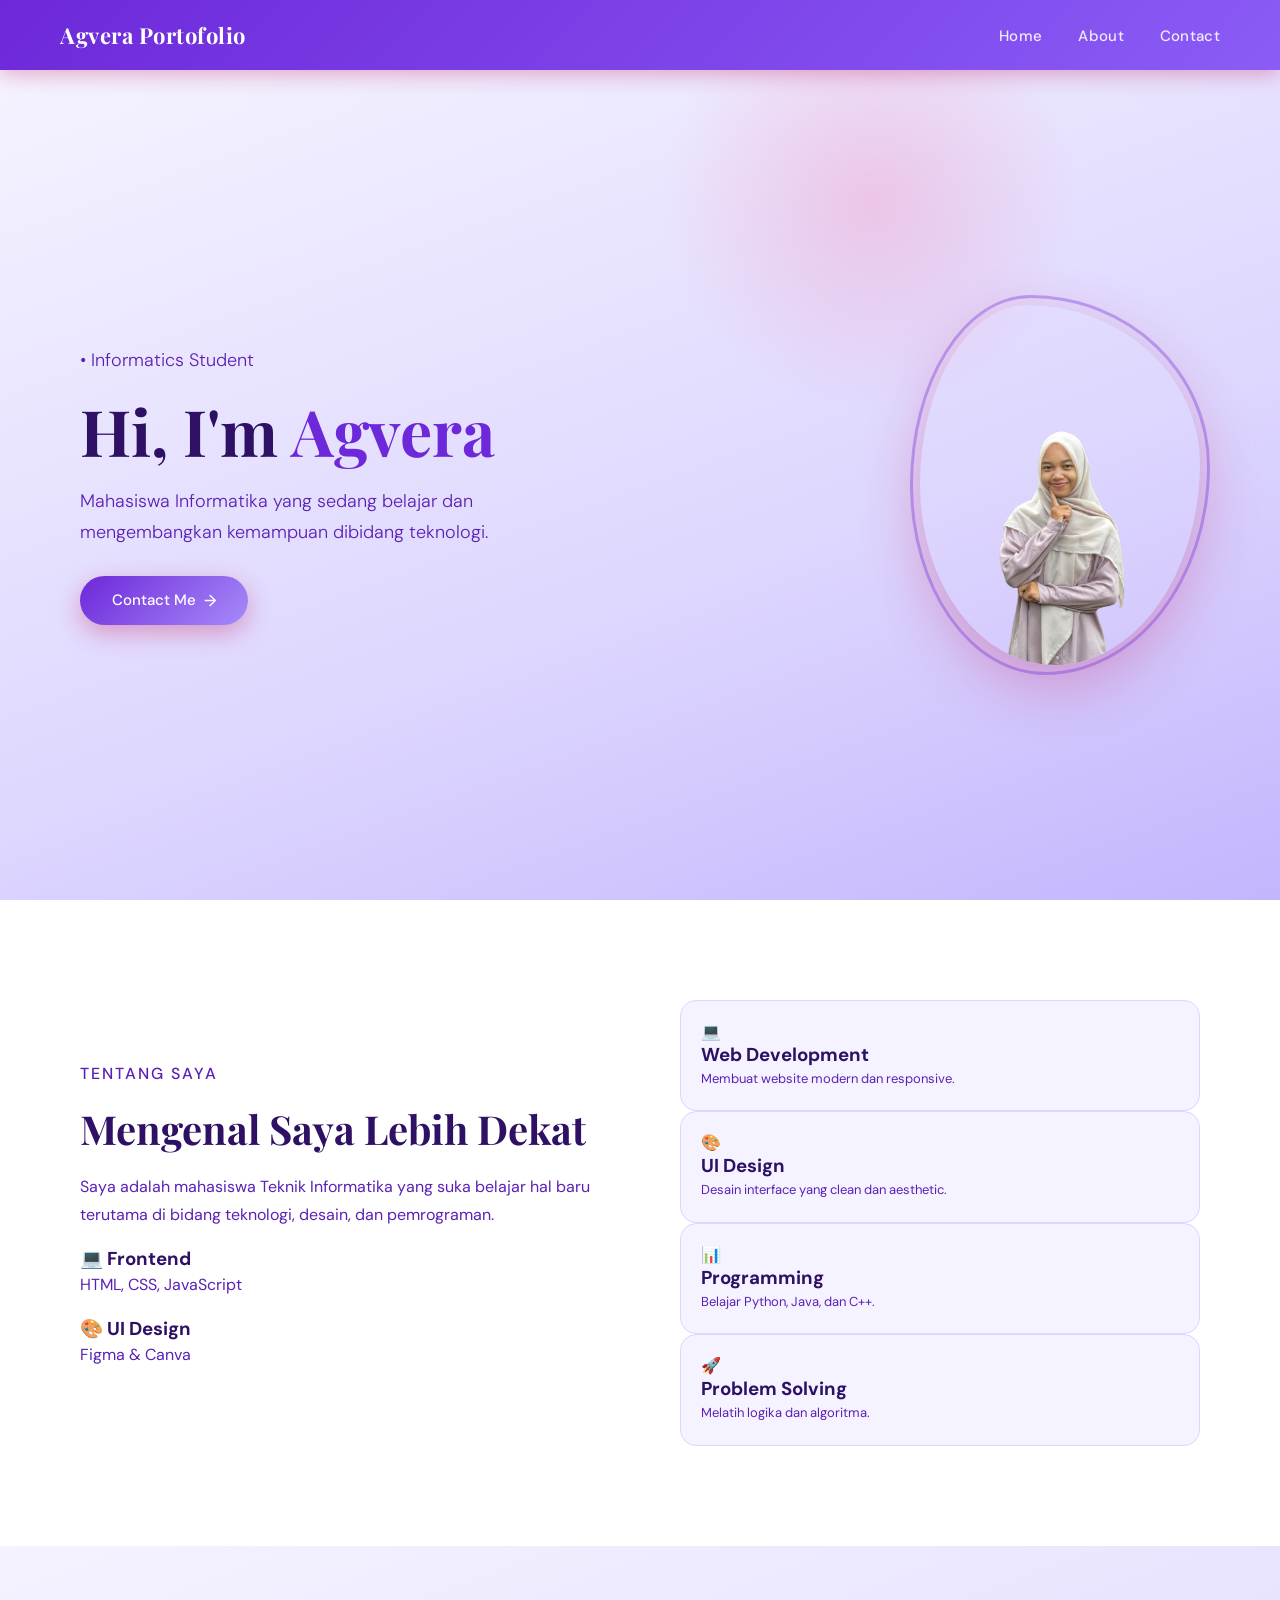
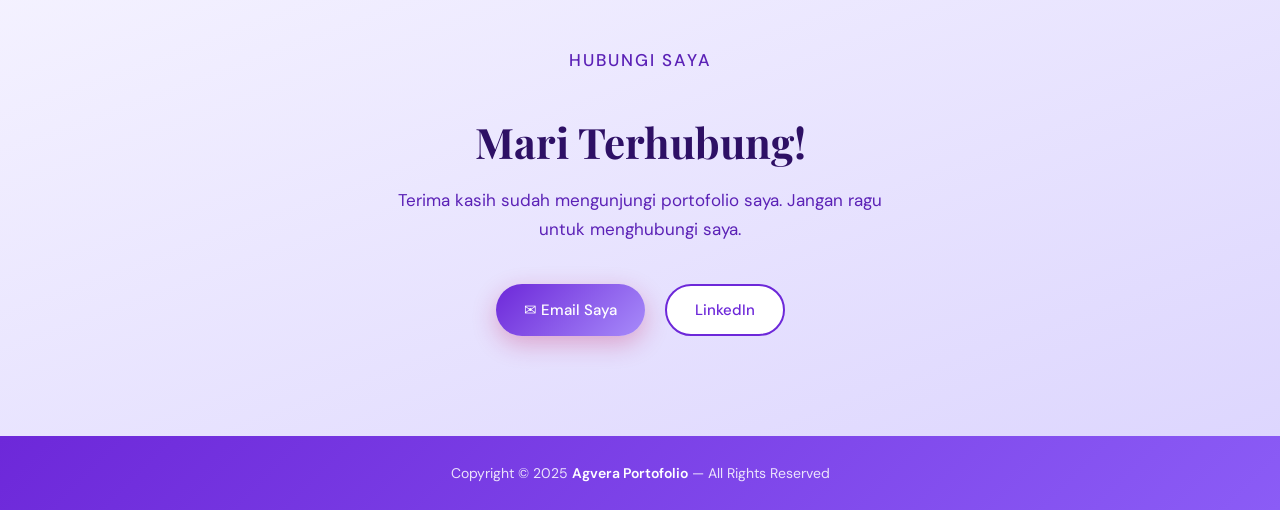
==== portofolio.html @ d606287f "Add files via upload" ====
<!DOCTYPE html>
<html lang="en">
<head>
    <meta charset="UTF-8">
    <meta name="viewport" content="width=device-width, initial-scale=1.0">
    <title>Agvera Portofolio</title>
    <link rel="preconnect" href="https://fonts.googleapis.com">
    <link href="https://fonts.googleapis.com/css2?family=Playfair+Display:wght@400;700&family=DM+Sans:wght@300;400;500&display=swap" rel="stylesheet">
    <style>
        *, *::before, *::after {
            margin: 0;
            padding: 0;
            box-sizing: border-box;
        }

        :root {
            --pink-dark: #6d28d9;
            --pink-mid: #8b5cf6;
            --pink-soft: #ddd6fe;
            --pink-light: #f5f3ff;
            --pink-hero: #c4b5fd;
            --white: #fff;
            --text-dark: #2e1065;
            --text-mid: #5b21b6;
            --accent: #a78bfa;
        }

        body {
            font-family: 'DM Sans', sans-serif;
            background-color: var(--white);
            color: var(--text-dark);
            overflow-x: hidden;
        }

        /* ── NAV ── */
        nav {
            display: flex;
            align-items: center;
            justify-content: space-between;
            padding: 0 60px;
            height: 70px;
            background: linear-gradient(135deg, var(--pink-dark) 0%, var(--pink-mid) 100%);
            position: sticky;
            top: 0;
            z-index: 100;
            box-shadow: 0 4px 20px rgba(194, 24, 91, 0.35);
        }

        .navkiri {
            font-family: 'Playfair Display', serif;
            font-size: 22px;
            font-weight: 700;
            color: var(--white);
            letter-spacing: 0.5px;
        }

        .navkanan {
            display: flex;
            gap: 36px;
            list-style: none;
        }

        .navkanan li a {
            color: rgba(255,255,255,0.88);
            text-decoration: none;
            font-size: 15px;
            font-weight: 500;
            letter-spacing: 0.3px;
            position: relative;
            padding-bottom: 4px;
            transition: color 0.2s;
        }

        .navkanan li a::after {
            content: '';
            position: absolute;
            bottom: 0;
            left: 0;
            width: 0;
            height: 2px;
            background: var(--white);
            border-radius: 2px;
            transition: width 0.3s ease;
        }

        .navkanan li a:hover {
            color: var(--white);
        }

        .navkanan li a:hover::after {
            width: 100%;
        }

        /* ── HERO ── */
        .home {
            display: grid;
            grid-template-columns: 1fr auto;
            align-items: center;
            min-height: calc(100vh - 70px);
            background: linear-gradient(160deg, var(--pink-light) 0%, var(--pink-soft) 60%, var(--pink-hero) 100%);
            padding: 60px 80px;
            gap: 60px;
            position: relative;
            overflow: hidden;
        }

        /* decorative blob */
        .home::before {
            content: '';
            position: absolute;
            top: -80px;
            right: 200px;
            width: 420px;
            height: 420px;
            background: radial-gradient(circle, rgba(255,64,129,0.18) 0%, transparent 70%);
            border-radius: 50%;
            pointer-events: none;
        }

        .homekiri {
            display: flex;
            flex-direction: column;
            gap: 20px;
            animation: fadeUp 0.8s ease both;
        }

        .homekiri .badge {
            display: inline-block;
            background: rgba(194, 24, 91, 0.12);
            color: var(--pink-dark);
            font-size: 13px;
            font-weight: 500;
            letter-spacing: 1.2px;
            text-transform: uppercase;
            padding: 6px 16px;
            border-radius: 50px;
            border: 1px solid rgba(194,24,91,0.25);
            width: fit-content;
        }

        .homekiri h1 {
            font-family: 'Playfair Display', serif;
            font-size: clamp(42px, 5vw, 68px);
            font-weight: 700;
            color: var(--text-dark);
            line-height: 1.1;
        }

        .homekiri h1 span {
            color: var(--pink-dark);
        }

        .homekiri p {
            font-size: 18px;
            font-weight: 300;
            color: var(--text-mid);
            line-height: 1.7;
            max-width: 420px;
        }

        .btn {
            display: inline-flex;
            align-items: center;
            gap: 8px;
            background: linear-gradient(135deg, var(--pink-dark), var(--accent));
            color: var(--white);
            text-decoration: none;
            font-size: 15px;
            font-weight: 500;
            padding: 14px 32px;
            border-radius: 50px;
            width: fit-content;
            box-shadow: 0 8px 24px rgba(194,24,91,0.35);
            transition: transform 0.2s, box-shadow 0.2s;
            margin-top: 8px;
        }

        .btn:hover {
            transform: translateY(-3px);
            box-shadow: 0 14px 32px rgba(194,24,91,0.45);
        }

        .btn::after {
            content: '→';
            font-size: 16px;
        }

        /* ── PHOTO ── */
        .homekanan {
            animation: fadeUp 0.9s 0.15s ease both;
        }

        .photo-wrapper {
            position: relative;
            width: 280px;
        }

        .photo-wrapper::before {
            content: '';
            position: absolute;
            inset: -10px;
            border: 3px solid var(--pink-dark);
            border-radius: 40% 60% 55% 45% / 50% 45% 55% 50%;
            opacity: 0.35;
            animation: morphBorder 6s ease-in-out infinite alternate;
        }

        @keyframes morphBorder {
            to { border-radius: 55% 45% 45% 55% / 45% 55% 45% 55%; }
        }

        .photo-wrapper img {
            width: 280px;
            height: 360px;
            object-fit: cover;
            border-radius: 38% 62% 52% 48% / 50% 44% 56% 50%;
            display: block;
            box-shadow: 0 20px 60px rgba(194,24,91,0.3);
            transition: border-radius 0.6s ease;
        }

        .photo-wrapper img:hover {
            border-radius: 50%;
        }

        /* ── ABOUT SECTION ── */
        .about {
            padding: 100px 80px;
            background: var(--white);
            display: grid;
            grid-template-columns: 1fr 1fr;
            gap: 80px;
            align-items: center;
        }

        .section-label {
            font-size: 12px;
            font-weight: 500;
            letter-spacing: 2px;
            text-transform: uppercase;
            color: var(--pink-dark);
            margin-bottom: 12px;
        }

        .about h2 {
            font-family: 'Playfair Display', serif;
            font-size: 40px;
            color: var(--text-dark);
            line-height: 1.2;
            margin-bottom: 20px;
        }

        .about p {
            color: var(--text-mid);
            font-size: 16px;
            line-height: 1.8;
            margin-bottom: 16px;
        }

        .skills-grid {
            display: grid;
            grid-template-columns: 1fr 1fr;
            gap: 16px;
        }

        .skill-card {
            background: var(--pink-light);
            border: 1px solid var(--pink-soft);
            border-radius: 16px;
            padding: 20px;
            transition: transform 0.2s, box-shadow 0.2s;
        }

        .skill-card:hover {
            transform: translateY(-4px);
            box-shadow: 0 12px 30px rgba(194,24,91,0.12);
        }

        .skill-card .icon {
            font-size: 26px;
            margin-bottom: 10px;
        }

        .skill-card h4 {
            font-size: 15px;
            font-weight: 600;
            color: var(--text-dark);
            margin-bottom: 4px;
        }

        .skill-card p {
            font-size: 13px;
            color: var(--text-mid);
            margin: 0;
        }

        /* ── CONTACT SECTION ── */
        .contact {
            padding: 100px 80px;
            background: linear-gradient(160deg, var(--pink-light) 0%, var(--pink-soft) 100%);
            text-align: center;
        }

        .contact h2 {
            font-family: 'Playfair Display', serif;
            font-size: 42px;
            color: var(--text-dark);
            margin-bottom: 16px;
        }

        .contact p {
            color: var(--text-mid);
            font-size: 17px;
            margin-bottom: 40px;
            max-width: 500px;
            margin-left: auto;
            margin-right: auto;
            line-height: 1.7;
        }

        .contact-links {
            display: flex;
            gap: 20px;
            justify-content: center;
            flex-wrap: wrap;
        }

        .contact-link {
            display: inline-flex;
            align-items: center;
            gap: 8px;
            padding: 14px 28px;
            border-radius: 50px;
            font-size: 15px;
            font-weight: 500;
            text-decoration: none;
            transition: transform 0.2s, box-shadow 0.2s;
        }

        .contact-link.primary {
            background: linear-gradient(135deg, var(--pink-dark), var(--accent));
            color: var(--white);
            box-shadow: 0 8px 24px rgba(194,24,91,0.3);
        }

        .contact-link.secondary {
            background: var(--white);
            color: var(--pink-dark);
            border: 2px solid var(--pink-dark);
        }

        .contact-link:hover {
            transform: translateY(-3px);
            box-shadow: 0 14px 32px rgba(194,24,91,0.25);
        }

        /* ── FOOTER ── */
        footer {
            background: linear-gradient(135deg, var(--pink-dark), var(--pink-mid));
            color: rgba(255,255,255,0.85);
            text-align: center;
            padding: 28px 40px;
            font-size: 14px;
        }

        footer span {
            color: var(--white);
            font-weight: 600;
        }

        /* ── ANIMATIONS ── */
        @keyframes fadeUp {
            from { opacity: 0; transform: translateY(30px); }
            to   { opacity: 1; transform: translateY(0); }
        }

        /* ── RESPONSIVE ── */
        @media (max-width: 768px) {
            nav { padding: 0 24px; }

            .home {
                grid-template-columns: 1fr;
                padding: 50px 28px;
                text-align: center;
            }

            .homekiri { align-items: center; }
            .homekiri p { max-width: 100%; }

            .photo-wrapper { margin: 0 auto; }

            .about {
                grid-template-columns: 1fr;
                padding: 60px 28px;
                gap: 40px;
            }

            .contact { padding: 60px 28px; }
        }
    </style>
</head>
<body>

    <!-- NAV -->
    <nav>
        <div class="navkiri">Agvera Portofolio</div>
        <ul class="navkanan">
            <li><a href="#home">Home</a></li>
            <li><a href="#about">About</a></li>
            <li><a href="#contact">Contact</a></li>
        </ul>
    </nav>

    <!-- HERO -->
    <section class="home" id="home">
        <div class="homekiri">
            <p class="mini-text">• Informatics Student</p>
            <h1>Hi, I'm <span>Agvera</span></h1>
            <p>Mahasiswa Informatika yang sedang belajar dan mengembangkan kemampuan dibidang teknologi.</p>
            <a href="#contact" class="btn">Contact Me</a>
        </div>
        <div class="homekanan">
            <div class="photo-wrapper">
                <img src="fotoagvera.png" class="Foto Saya">
            </div>
        </div>
    </section>

    <!-- ABOUT -->
    <section class="about" id="about">

    <div class="about-left">
        <p class="section-label">Tentang Saya</p>

        <h2>Mengenal Saya Lebih Dekat</h2>

        <p class="about-desc">
            Saya adalah mahasiswa Teknik Informatika yang suka belajar
            hal baru terutama di bidang teknologi, desain, dan pemrograman.
        </p>

        <div class="mini-info">
            <div class="info-box">
                <h3>💻 Frontend</h3>
                <p>HTML, CSS, JavaScript</p>
            </div>

            <div class="info-box">
                <h3>🎨 UI Design</h3>
                <p>Figma & Canva</p>
            </div>
        </div>
    </div>

    <div class="about-right">

        <div class="skill-card">
            <span>💻</span>
            <h3>Web Development</h3>
            <p>Membuat website modern dan responsive.</p>
        </div>

        <div class="skill-card">
            <span>🎨</span>
            <h3>UI Design</h3>
            <p>Desain interface yang clean dan aesthetic.</p>
        </div>

        <div class="skill-card">
            <span>📊</span>
            <h3>Programming</h3>
            <p>Belajar Python, Java, dan C++.</p>
        </div>

        <div class="skill-card">
            <span>🚀</span>
            <h3>Problem Solving</h3>
            <p>Melatih logika dan algoritma.</p>
        </div>

    </div>

</section>

    <!-- CONTACT -->
    <section class="contact" id="contact">
        <p class="section-label">Hubungi Saya</p>
        <h2>Mari Terhubung!</h2>
        <p>Terima kasih sudah mengunjungi portofolio saya. Jangan ragu untuk menghubungi saya.</p>
        <div class="contact-links">
            <a href="mailto:naila@email.com" class="contact-link primary">✉ Email Saya</a>
            <a href="#" class="contact-link secondary">LinkedIn</a>
        </div>
    </section>

    <!-- FOOTER -->
    <footer>
        <p>Copyright &copy; 2025 <span>Agvera Portofolio</span> — All Rights Reserved</p>
    </footer>

</body>
</html>
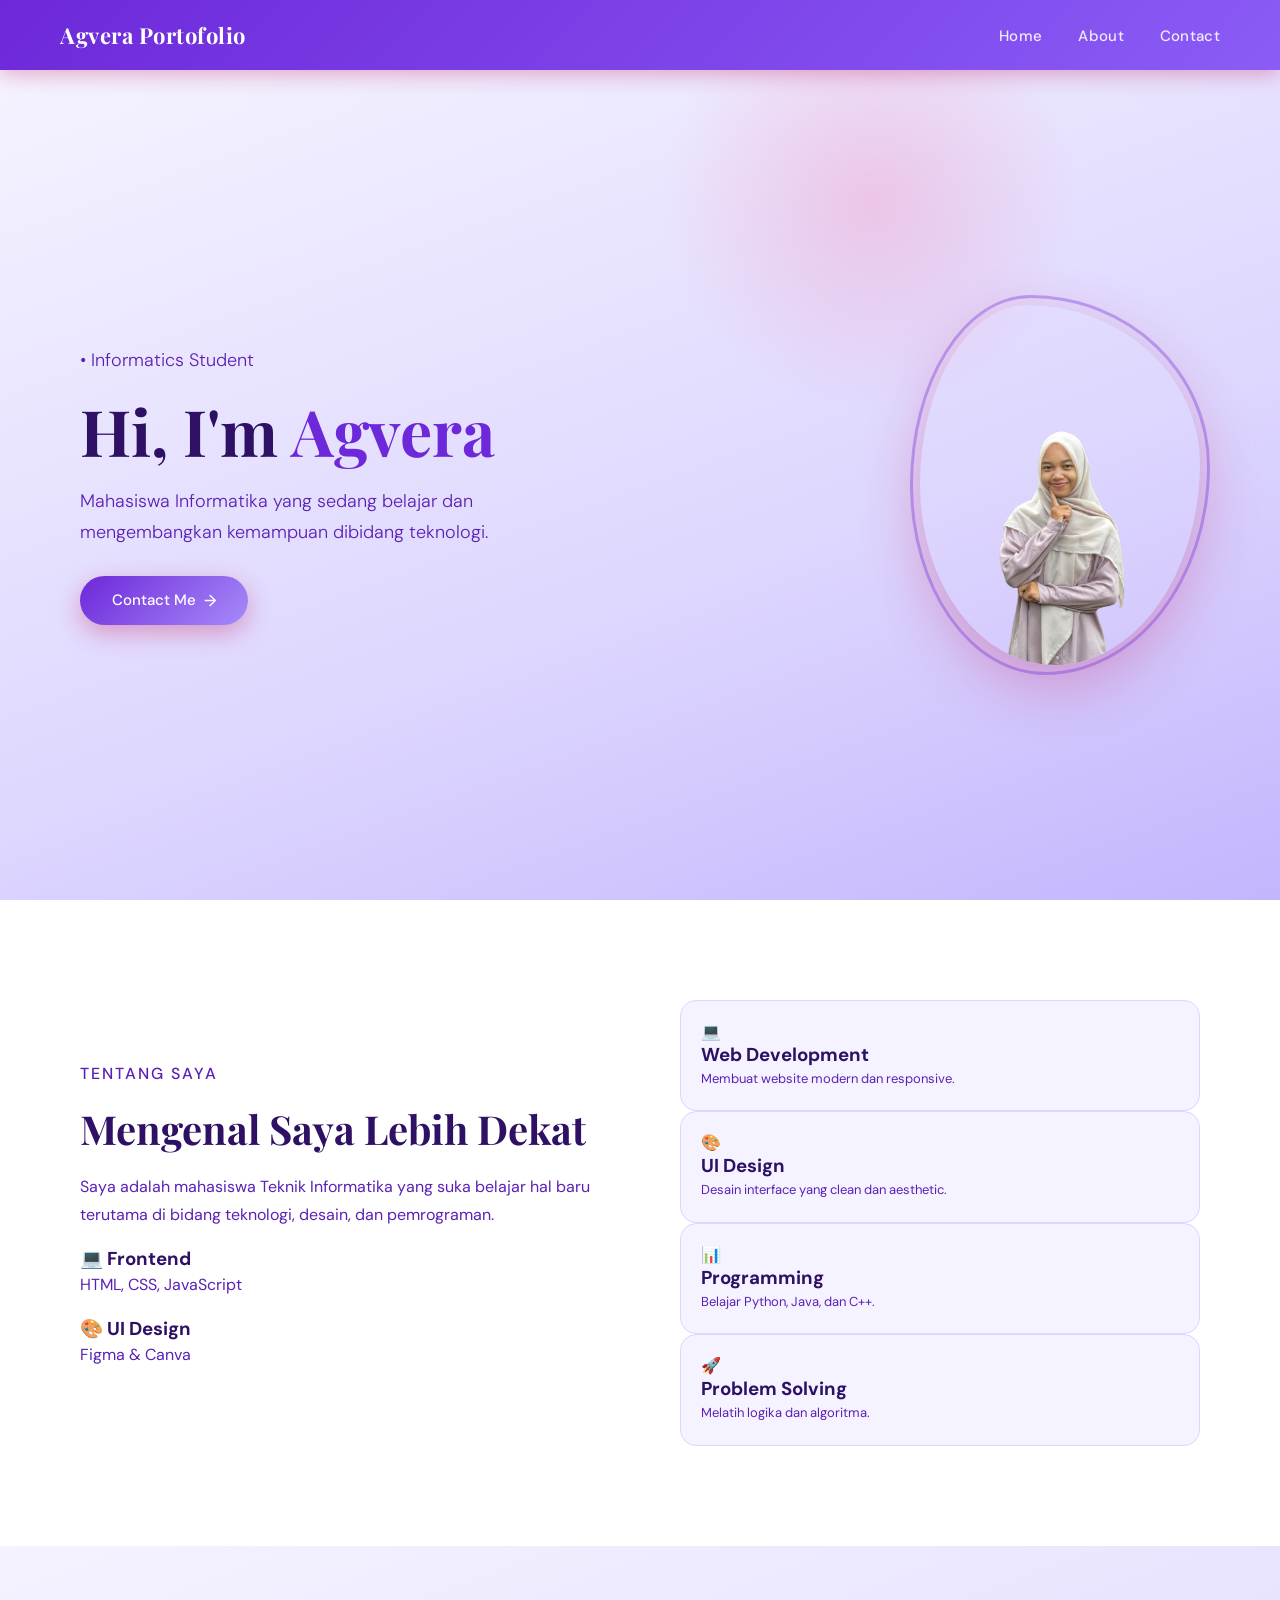
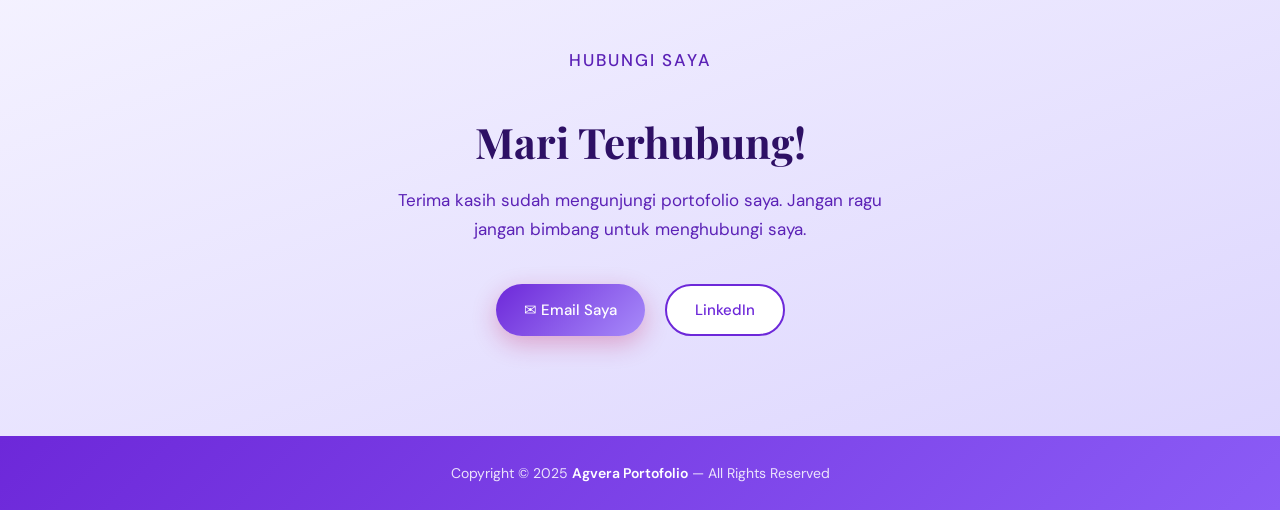
==== commit bd4c6ed4: "Add files via upload" ====
--- a/portofolio.html
+++ b/portofolio.html
@@ -487,7 +487,7 @@
     <section class="contact" id="contact">
         <p class="section-label">Hubungi Saya</p>
         <h2>Mari Terhubung!</h2>
-        <p>Terima kasih sudah mengunjungi portofolio saya. Jangan ragu untuk menghubungi saya.</p>
+        <p>Terima kasih sudah mengunjungi portofolio saya. Jangan ragu jangan bimbang untuk menghubungi saya.</p>
         <div class="contact-links">
             <a href="mailto:naila@email.com" class="contact-link primary">✉ Email Saya</a>
             <a href="#" class="contact-link secondary">LinkedIn</a>
